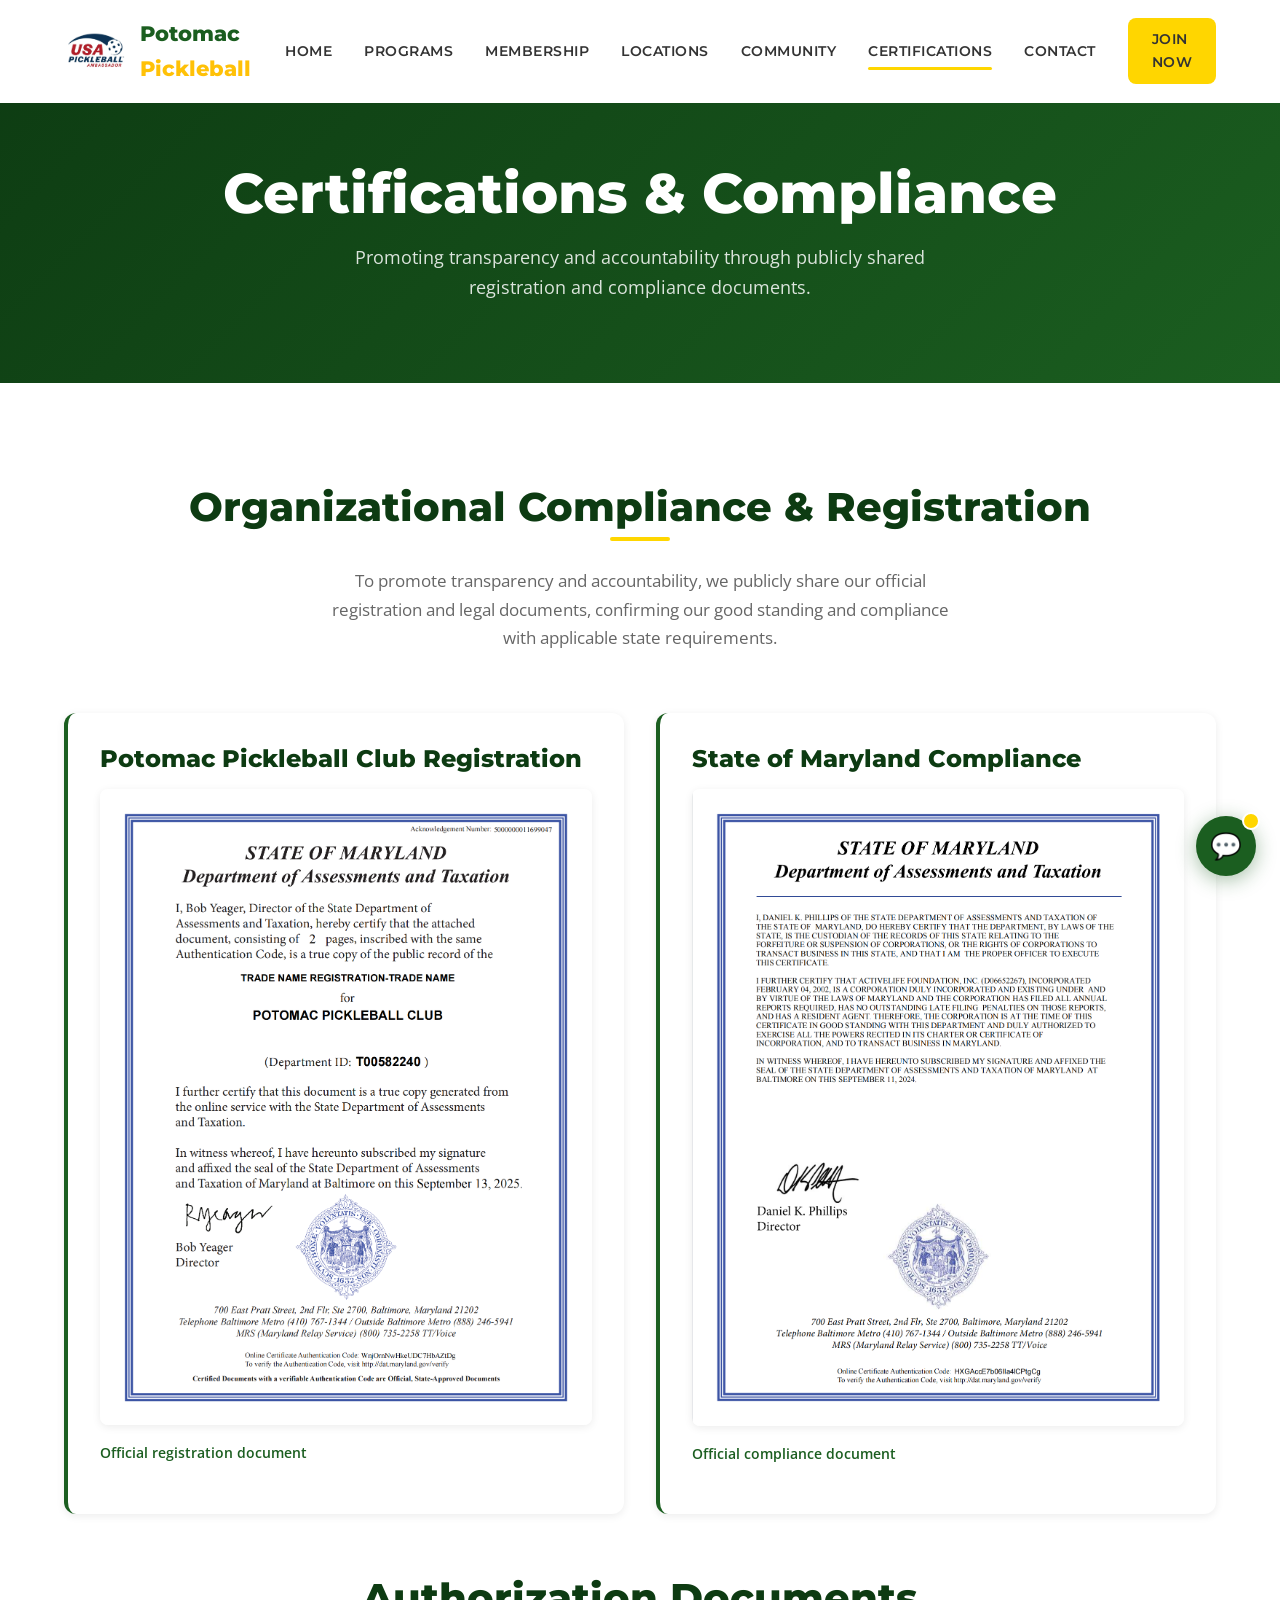
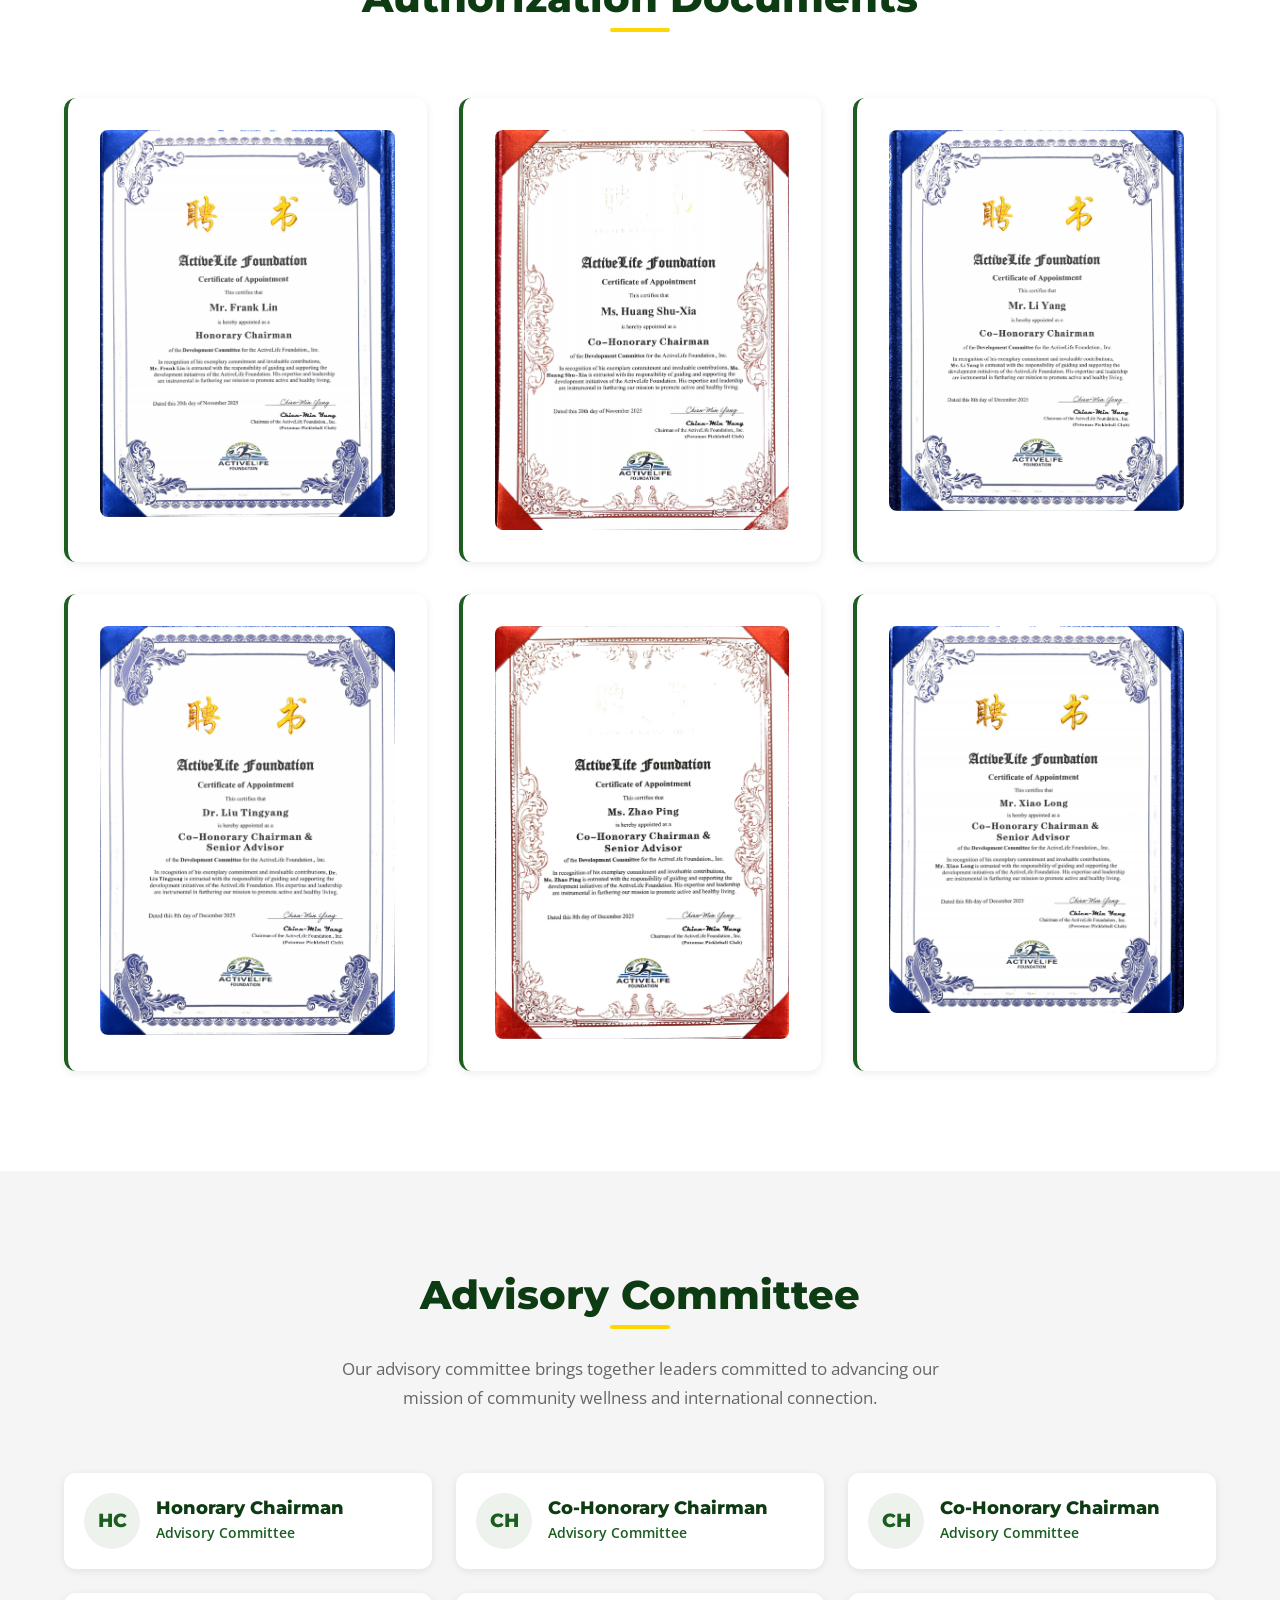
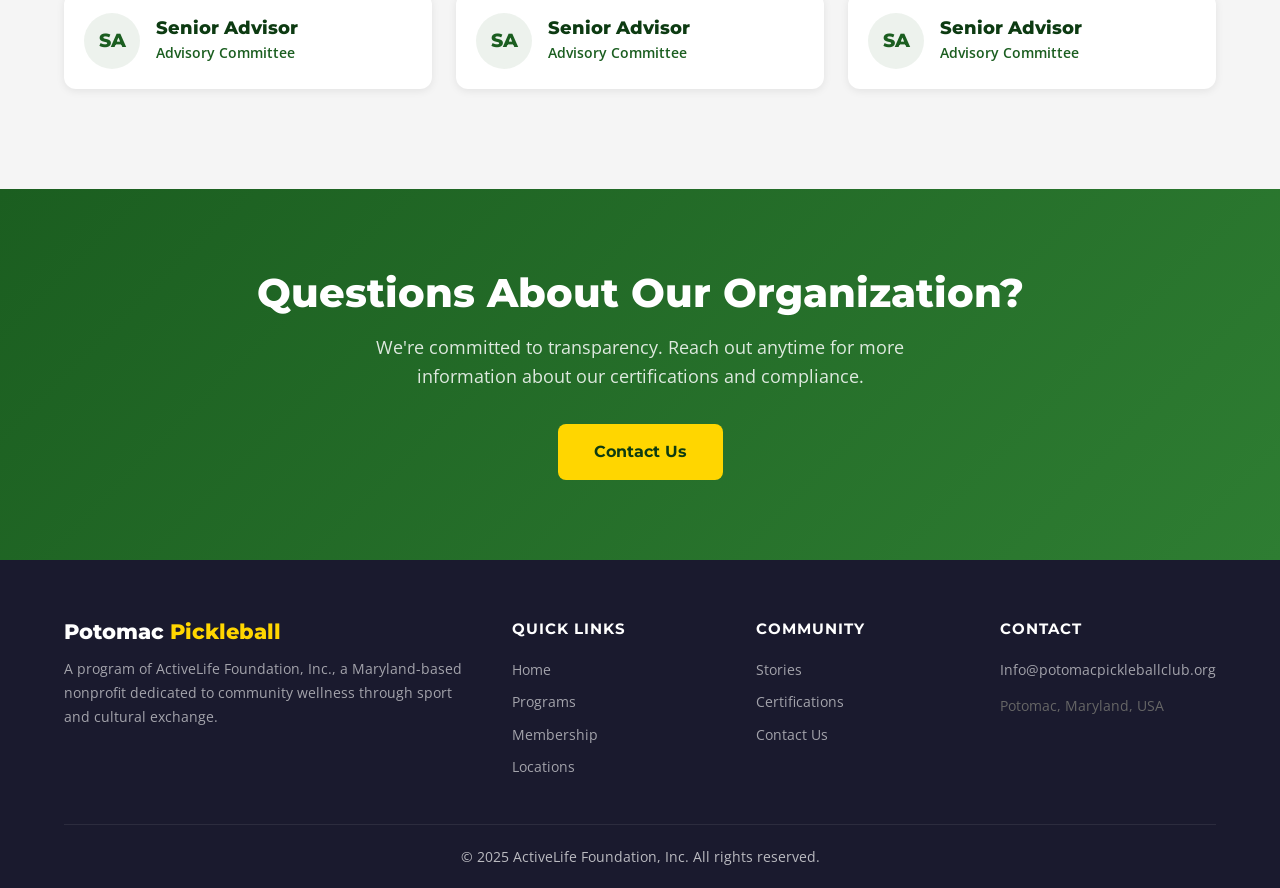
==== certifications.html @ 1dca088b "Initial commit: Potomac Pickleball Club website Static site with homepage, programs, membership, loc" ====
<!DOCTYPE html>
<html lang="en">
<head>
  <meta charset="UTF-8">
  <meta name="viewport" content="width=device-width, initial-scale=1.0">
  <meta name="description" content="Potomac Pickleball Club organizational compliance, registration documents, and advisory committee.">
  <title>Certifications | Potomac Pickleball Club</title>
  <link rel="preconnect" href="https://fonts.googleapis.com">
  <link rel="preconnect" href="https://fonts.gstatic.com" crossorigin>
  <link href="https://fonts.googleapis.com/css2?family=Montserrat:wght@600;700;800&family=Open+Sans:wght@400;600&display=swap" rel="stylesheet">
  <link rel="stylesheet" href="css/styles.css">
</head>
<body>

  <a href="#main" class="skip-link">Skip to Main Content</a>
  <div class="nav-overlay"></div>

  <header class="header">
    <div class="container">
      <nav class="nav">
        <a href="index.html" class="nav-logo">
          <img src="images/logo.jpg" alt="Potomac Pickleball Club" class="logo-img">
          <div class="logo-text">Potomac <span>Pickleball</span></div>
        </a>
        <div class="nav-links">
          <a href="index.html">Home</a>
          <a href="programs.html">Programs</a>
          <a href="membership.html">Membership</a>
          <a href="locations.html">Locations</a>
          <a href="community.html">Community</a>
          <a href="certifications.html">Certifications</a>
          <a href="contact.html">Contact</a>
          <div class="nav-cta">
            <a href="membership.html" class="btn btn-primary">Join Now</a>
          </div>
        </div>
        <button class="nav-toggle" aria-label="Toggle navigation">
          <span></span><span></span><span></span>
        </button>
      </nav>
    </div>
  </header>

  <!-- PAGE HERO -->
  <section class="page-hero">
    <div class="container">
      <h1>Certifications & Compliance</h1>
      <p>Promoting transparency and accountability through publicly shared registration and compliance documents.</p>
    </div>
  </section>

  <!-- COMPLIANCE -->
  <section id="main">
    <div class="container">
      <div class="section-title fade-in">
        <h2>Organizational Compliance & Registration</h2>
        <p>To promote transparency and accountability, we publicly share our official registration and legal documents, confirming our good standing and compliance with applicable state requirements.</p>
      </div>

      <div class="grid-2" style="margin-bottom: 60px;">
        <div class="cert-card fade-in">
          <h3>Potomac Pickleball Club Registration</h3>
          <img src="images/cert-doc-1.png" alt="Registration Document" style="width:100%; border-radius:8px; margin: 16px 0; box-shadow: 0 2px 8px rgba(0,0,0,0.08);">
          <p style="color: var(--primary); font-weight: 600; font-size: 0.9rem;">Official registration document</p>
        </div>
        <div class="cert-card fade-in">
          <h3>State of Maryland Compliance</h3>
          <img src="images/cert-doc-2.png" alt="Maryland Compliance Document" style="width:100%; border-radius:8px; margin: 16px 0; box-shadow: 0 2px 8px rgba(0,0,0,0.08);">
          <p style="color: var(--primary); font-weight: 600; font-size: 0.9rem;">Official compliance document</p>
        </div>
      </div>

      <div class="section-title fade-in" style="margin-top: 60px;">
        <h2>Authorization Documents</h2>
      </div>
      <div class="grid-3">
        <div class="cert-card fade-in">
          <img src="images/auth-doc-1.png" alt="Authorization Document 1" style="width:100%; border-radius:8px;">
        </div>
        <div class="cert-card fade-in">
          <img src="images/auth-doc-2.png" alt="Authorization Document 2" style="width:100%; border-radius:8px;">
        </div>
        <div class="cert-card fade-in">
          <img src="images/auth-doc-3.png" alt="Authorization Document 3" style="width:100%; border-radius:8px;">
        </div>
        <div class="cert-card fade-in">
          <img src="images/auth-doc-4.png" alt="Authorization Document 4" style="width:100%; border-radius:8px;">
        </div>
        <div class="cert-card fade-in">
          <img src="images/auth-doc-5.png" alt="Authorization Document 5" style="width:100%; border-radius:8px;">
        </div>
        <div class="cert-card fade-in">
          <img src="images/auth-doc-6.png" alt="Authorization Document 6" style="width:100%; border-radius:8px;">
        </div>
      </div>
    </div>
  </section>

  <!-- ADVISORY COMMITTEE -->
  <section class="section-light">
    <div class="container">
      <div class="section-title fade-in">
        <h2>Advisory Committee</h2>
        <p>Our advisory committee brings together leaders committed to advancing our mission of community wellness and international connection.</p>
      </div>

      <div class="committee-grid">
        <div class="committee-member fade-in">
          <div class="committee-avatar">HC</div>
          <div class="committee-info">
            <h4>Honorary Chairman</h4>
            <p>Advisory Committee</p>
          </div>
        </div>
        <div class="committee-member fade-in">
          <div class="committee-avatar">CH</div>
          <div class="committee-info">
            <h4>Co-Honorary Chairman</h4>
            <p>Advisory Committee</p>
          </div>
        </div>
        <div class="committee-member fade-in">
          <div class="committee-avatar">CH</div>
          <div class="committee-info">
            <h4>Co-Honorary Chairman</h4>
            <p>Advisory Committee</p>
          </div>
        </div>
        <div class="committee-member fade-in">
          <div class="committee-avatar">SA</div>
          <div class="committee-info">
            <h4>Senior Advisor</h4>
            <p>Advisory Committee</p>
          </div>
        </div>
        <div class="committee-member fade-in">
          <div class="committee-avatar">SA</div>
          <div class="committee-info">
            <h4>Senior Advisor</h4>
            <p>Advisory Committee</p>
          </div>
        </div>
        <div class="committee-member fade-in">
          <div class="committee-avatar">SA</div>
          <div class="committee-info">
            <h4>Senior Advisor</h4>
            <p>Advisory Committee</p>
          </div>
        </div>
      </div>
    </div>
  </section>

  <!-- CTA -->
  <section class="section-green cta-banner">
    <div class="container fade-in">
      <h2>Questions About Our Organization?</h2>
      <p>We're committed to transparency. Reach out anytime for more information about our certifications and compliance.</p>
      <a href="contact.html" class="btn btn-primary">Contact Us</a>
    </div>
  </section>

  <footer class="footer">
    <div class="container">
      <div class="footer-grid">
        <div class="footer-brand">
          <h3>Potomac <span>Pickleball</span></h3>
          <p>A program of ActiveLife Foundation, Inc., a Maryland-based nonprofit dedicated to community wellness through sport and cultural exchange.</p>
        </div>
        <div class="footer-col">
          <h4>Quick Links</h4>
          <a href="index.html">Home</a>
          <a href="programs.html">Programs</a>
          <a href="membership.html">Membership</a>
          <a href="locations.html">Locations</a>
        </div>
        <div class="footer-col">
          <h4>Community</h4>
          <a href="community.html">Stories</a>
          <a href="certifications.html">Certifications</a>
          <a href="contact.html">Contact Us</a>
        </div>
        <div class="footer-col">
          <h4>Contact</h4>
          <a href="mailto:Info@potomacpickleballclub.org">Info@potomacpickleballclub.org</a>
          <p style="margin-top: 8px; font-size: 0.9rem;">Potomac, Maryland, USA</p>
        </div>
      </div>
      <div class="footer-bottom">
        &copy; 2025 ActiveLife Foundation, Inc. All rights reserved.
      </div>
    </div>
  </footer>

  <div class="mobile-cta-bar">
    <a href="membership.html" class="btn btn-primary" style="width:100%;">Join Now — It's Free</a>
  </div>

  <!-- CHAT WIDGET -->
  <div class="chat-widget">
    <div class="chat-window">
      <div class="chat-header">
        <div class="chat-header-avatar">&#127934;</div>
        <div class="chat-header-info">
          <h4>Potomac Pickleball</h4>
          <p><span class="status-dot"></span>We typically reply instantly</p>
        </div>
      </div>
      <div class="chat-messages">
        <div class="chat-message bot">
          Hi there! Welcome to Potomac Pickleball Club. How can I help you today?
          <span class="msg-time">Now</span>
        </div>
      </div>
      <div class="chat-quick-replies">
        <button class="chat-quick-btn">How do I join?</button>
        <button class="chat-quick-btn">What programs do you offer?</button>
        <button class="chat-quick-btn">Where do you play?</button>
        <button class="chat-quick-btn">Contact info</button>
        <button class="chat-quick-btn">What's the schedule?</button>
      </div>
      <div class="chat-input-area">
        <input type="text" class="chat-input" placeholder="Type a message..." autocomplete="off">
        <button class="chat-send" aria-label="Send message">&#10148;</button>
      </div>
    </div>
    <button class="chat-toggle" aria-label="Open chat">
      <span class="chat-open-icon">&#128172;</span>
      <span class="chat-close-icon">&#10005;</span>
      <div class="chat-badge"></div>
    </button>
  </div>

  <script src="js/main.js"></script>
</body>
</html>
---- css/styles.css ----
/* ============================================
   POTOMAC PICKLEBALL CLUB — Design System
   Premium Sports Club Edition
   ============================================ */

/* --- CSS Custom Properties --- */
:root {
  /* Colors */
  --primary: #1B5E20;
  --primary-light: #2E7D32;
  --primary-dark: #0D3B12;
  --accent: #FFD600;
  --accent-hover: #FFC107;
  --dark: #1A1A2E;
  --dark-lighter: #232340;
  --light: #F5F5F5;
  --white: #FFFFFF;
  --text: #333333;
  --text-light: #666666;
  --border: #E0E0E0;

  /* Typography */
  --font-heading: 'Montserrat', sans-serif;
  --font-body: 'Open Sans', sans-serif;

  /* Spacing */
  --section-padding: 100px 0;
  --container-width: 1200px;
  --card-radius: 12px;
  --btn-radius: 8px;

  /* Shadows */
  --shadow-sm: 0 2px 8px rgba(0, 0, 0, 0.08);
  --shadow-md: 0 4px 20px rgba(0, 0, 0, 0.12);
  --shadow-lg: 0 8px 40px rgba(0, 0, 0, 0.16);

  /* Transitions */
  --transition: 0.3s ease;
}

/* --- Reset & Base --- */
*,
*::before,
*::after {
  margin: 0;
  padding: 0;
  box-sizing: border-box;
}

html {
  scroll-behavior: smooth;
  font-size: 16px;
}

body {
  font-family: var(--font-body);
  color: var(--text);
  line-height: 1.7;
  background: var(--white);
  overflow-x: hidden;
}

a {
  text-decoration: none;
  color: inherit;
  transition: color var(--transition);
}

ul {
  list-style: none;
}

img {
  max-width: 100%;
  height: auto;
  display: block;
}

.container {
  max-width: var(--container-width);
  margin: 0 auto;
  padding: 0 24px;
}

/* --- Typography --- */
h1, h2, h3, h4, h5 {
  font-family: var(--font-heading);
  font-weight: 800;
  line-height: 1.2;
  color: var(--primary-dark);
}

h1 { font-size: clamp(2.2rem, 5vw, 3.5rem); }
h2 { font-size: clamp(1.8rem, 4vw, 2.5rem); }
h3 { font-size: clamp(1.2rem, 3vw, 1.5rem); }
h4 { font-size: 1.1rem; }

p {
  margin-bottom: 1rem;
  color: var(--text-light);
}

/* --- Section Title --- */
.section-title {
  text-align: center;
  margin-bottom: 60px;
}

.section-title h2 {
  margin-bottom: 16px;
  position: relative;
  display: inline-block;
}

.section-title h2::after {
  content: '';
  position: absolute;
  bottom: -10px;
  left: 50%;
  transform: translateX(-50%);
  width: 60px;
  height: 4px;
  background: var(--accent);
  border-radius: 2px;
}

.section-title p {
  max-width: 650px;
  margin: 20px auto 0;
  font-size: 1.05rem;
}

/* --- Buttons --- */
.btn {
  display: inline-flex;
  align-items: center;
  justify-content: center;
  padding: 14px 36px;
  border-radius: var(--btn-radius);
  font-family: var(--font-heading);
  font-weight: 700;
  font-size: 1rem;
  cursor: pointer;
  border: none;
  transition: all var(--transition);
  gap: 8px;
}

.btn-primary {
  background: var(--accent);
  color: var(--primary-dark);
}

.btn-primary:hover {
  background: var(--accent-hover);
  transform: translateY(-2px);
  box-shadow: var(--shadow-md);
}

.btn-secondary {
  background: transparent;
  color: var(--white);
  border: 2px solid var(--white);
}

.btn-secondary:hover {
  background: var(--white);
  color: var(--primary-dark);
}

.btn-outline {
  background: transparent;
  color: var(--primary);
  border: 2px solid var(--primary);
}

.btn-outline:hover {
  background: var(--primary);
  color: var(--white);
}

/* ============================================
   HEADER / NAVIGATION
   ============================================ */
.header {
  position: fixed;
  top: 0;
  left: 0;
  width: 100%;
  z-index: 1000;
  background: var(--white);
  transition: all var(--transition);
}

.header.scrolled {
  background: rgba(255, 255, 255, 0.97);
  box-shadow: var(--shadow-sm);
}

/* Transparent header for hero pages */
.header.hero-transparent {
  background: transparent;
  box-shadow: none;
}

.header.hero-transparent .nav-links a {
  color: var(--white);
}

.header.hero-transparent .nav-links a:hover {
  color: var(--accent);
}

.header.hero-transparent .nav-logo {
  color: var(--white);
}

.header.hero-transparent .nav-toggle span {
  background: var(--white);
}

/* When scrolled, override transparent back to white */
.header.hero-transparent.scrolled {
  background: rgba(255, 255, 255, 0.97);
  box-shadow: var(--shadow-sm);
}

.header.hero-transparent.scrolled .nav-links a {
  color: var(--text);
}

.header.hero-transparent.scrolled .nav-links a:hover {
  color: var(--primary);
}

.header.hero-transparent.scrolled .nav-logo {
  color: var(--primary);
}

.header.hero-transparent.scrolled .nav-toggle span {
  background: var(--text);
}

.nav {
  display: flex;
  align-items: center;
  justify-content: space-between;
  padding: 16px 0;
}

.nav-logo {
  display: flex;
  align-items: center;
  gap: 12px;
  font-family: var(--font-heading);
  font-weight: 800;
  font-size: 1.3rem;
  color: var(--primary);
}

.nav-logo img {
  height: 44px;
  width: auto;
}

/* Logo image support */
.logo-img {
  height: 48px;
  width: auto;
  border-radius: 6px;
}

.nav-logo .logo-text span {
  color: var(--accent-hover);
}

.nav-links {
  display: flex;
  align-items: center;
  gap: 32px;
}

.nav-links a {
  font-family: var(--font-heading);
  font-weight: 600;
  font-size: 0.9rem;
  color: var(--text);
  position: relative;
  padding: 4px 0;
  text-transform: uppercase;
  letter-spacing: 0.5px;
}

.nav-links a::after {
  content: '';
  position: absolute;
  bottom: -2px;
  left: 0;
  width: 0;
  height: 3px;
  background: var(--accent);
  transition: width var(--transition);
  border-radius: 2px;
}

.nav-links a:hover::after,
.nav-links a.active::after {
  width: 100%;
}

.nav-links a:hover {
  color: var(--primary);
}

.nav-cta .btn {
  padding: 10px 24px;
  font-size: 0.85rem;
}

.nav-toggle {
  display: none;
  flex-direction: column;
  gap: 5px;
  cursor: pointer;
  z-index: 1001;
  background: none;
  border: none;
  padding: 4px;
}

.nav-toggle span {
  display: block;
  width: 26px;
  height: 3px;
  background: var(--text);
  border-radius: 2px;
  transition: all var(--transition);
}

.nav-toggle.active span:nth-child(1) {
  transform: rotate(45deg) translate(5px, 6px);
}

.nav-toggle.active span:nth-child(2) {
  opacity: 0;
}

.nav-toggle.active span:nth-child(3) {
  transform: rotate(-45deg) translate(5px, -6px);
}

/* ============================================
   HERO SECTION
   ============================================ */
.hero {
  position: relative;
  min-height: 100vh;
  display: flex;
  align-items: center;
  justify-content: center;
  text-align: center;
  background: linear-gradient(135deg, var(--primary-dark) 0%, var(--primary) 50%, var(--primary-light) 100%);
  overflow: hidden;
}

.hero-bg {
  position: absolute;
  inset: 0;
  background-size: cover;
  background-position: center;
  background-attachment: fixed;
  opacity: 0.45;
}

.hero-overlay {
  position: absolute;
  inset: 0;
  background: linear-gradient(180deg, rgba(13, 59, 18, 0.45) 0%, rgba(27, 94, 32, 0.65) 100%);
}

.hero-content {
  position: relative;
  z-index: 2;
  max-width: 800px;
  padding: 0 24px;
}

.hero-badge {
  display: inline-block;
  background: rgba(255, 214, 0, 0.15);
  border: 1px solid rgba(255, 214, 0, 0.4);
  color: var(--accent);
  padding: 8px 20px;
  border-radius: 50px;
  font-family: var(--font-heading);
  font-weight: 600;
  font-size: 0.85rem;
  letter-spacing: 1px;
  text-transform: uppercase;
  margin-bottom: 24px;
}

.hero h1 {
  color: var(--white);
  margin-bottom: 20px;
  font-size: clamp(2.5rem, 6vw, 4rem);
}

.hero h1 .highlight {
  color: var(--accent);
}

.hero p {
  color: rgba(255, 255, 255, 0.9);
  font-size: clamp(1.05rem, 2vw, 1.25rem);
  max-width: 600px;
  margin: 0 auto 36px;
}

.hero-buttons {
  display: flex;
  gap: 16px;
  justify-content: center;
  flex-wrap: wrap;
}

.hero-stats {
  display: flex;
  justify-content: center;
  gap: 48px;
  margin-top: 60px;
  padding-top: 40px;
  border-top: 1px solid rgba(255, 255, 255, 0.15);
}

.hero-stat {
  text-align: center;
}

.hero-stat .stat-number {
  display: block;
  font-family: var(--font-heading);
  font-weight: 800;
  font-size: 2rem;
  color: var(--accent);
}

.hero-stat .stat-label {
  font-size: 0.85rem;
  color: rgba(255, 255, 255, 0.7);
  text-transform: uppercase;
  letter-spacing: 1px;
}

/* ============================================
   PARALLAX SECTION — Full-bleed background
   ============================================ */
.parallax-section {
  position: relative;
  background-size: cover;
  background-position: center;
  background-attachment: fixed;
  background-repeat: no-repeat;
  padding: var(--section-padding);
}

.parallax-section::before {
  content: '';
  position: absolute;
  inset: 0;
  background: rgba(13, 59, 18, 0.6);
  z-index: 0;
}

.parallax-section > .container {
  position: relative;
  z-index: 1;
}

.parallax-section h2,
.parallax-section h3 {
  color: var(--white);
}

.parallax-section p {
  color: rgba(255, 255, 255, 0.85);
}

/* ============================================
   SECTIONS — General
   ============================================ */
section {
  padding: var(--section-padding);
}

.section-light {
  background: var(--light);
}

.section-dark {
  background: var(--dark);
  color: var(--white);
}

.section-dark h2,
.section-dark h3 {
  color: var(--white);
}

.section-dark p {
  color: rgba(255, 255, 255, 0.75);
}

.section-green {
  background: linear-gradient(135deg, var(--primary) 0%, var(--primary-light) 100%);
  color: var(--white);
}

.section-green h2,
.section-green h3 {
  color: var(--white);
}

.section-green p {
  color: rgba(255, 255, 255, 0.85);
}

/* ============================================
   CARDS
   ============================================ */
.card {
  background: var(--white);
  border-radius: var(--card-radius);
  padding: 36px 28px;
  box-shadow: var(--shadow-sm);
  transition: all var(--transition);
  border-top: 4px solid transparent;
}

.card:hover {
  transform: translateY(-6px);
  box-shadow: var(--shadow-md);
  border-top-color: var(--primary);
}

.card-icon {
  width: 60px;
  height: 60px;
  border-radius: 14px;
  display: flex;
  align-items: center;
  justify-content: center;
  margin-bottom: 20px;
  font-size: 1.8rem;
  background: rgba(27, 94, 32, 0.08);
  color: var(--primary);
}

.card h3 {
  margin-bottom: 12px;
}

.card p {
  font-size: 0.95rem;
}

.card-link {
  display: inline-flex;
  align-items: center;
  gap: 6px;
  margin-top: 16px;
  font-family: var(--font-heading);
  font-weight: 700;
  font-size: 0.9rem;
  color: var(--primary);
  transition: gap var(--transition);
}

.card-link:hover {
  gap: 12px;
  color: var(--primary-light);
}

/* Grid layouts */
.grid-2 {
  display: grid;
  grid-template-columns: repeat(2, 1fr);
  gap: 32px;
}

.grid-3 {
  display: grid;
  grid-template-columns: repeat(3, 1fr);
  gap: 32px;
}

.grid-4 {
  display: grid;
  grid-template-columns: repeat(4, 1fr);
  gap: 24px;
}

/* ============================================
   STAGGER ANIMATIONS
   ============================================ */
.stagger-1 {
  transition-delay: 0.1s;
}

.stagger-2 {
  transition-delay: 0.2s;
}

.stagger-3 {
  transition-delay: 0.3s;
}

.stagger-4 {
  transition-delay: 0.4s;
}

/* ============================================
   ABOUT SECTION (Home)
   ============================================ */
.about-grid {
  display: grid;
  grid-template-columns: 1fr 1fr;
  gap: 60px;
  align-items: center;
}

.about-image {
  border-radius: var(--card-radius);
  overflow: hidden;
  box-shadow: var(--shadow-md);
  aspect-ratio: 4/3;
}

.about-image img {
  width: 100%;
  height: 100%;
  object-fit: cover;
}

.about-content h2 {
  margin-bottom: 20px;
}

.about-content p {
  margin-bottom: 16px;
}

.about-features {
  display: grid;
  grid-template-columns: 1fr 1fr;
  gap: 16px;
  margin-top: 28px;
}

.about-feature {
  display: flex;
  align-items: center;
  gap: 10px;
  font-family: var(--font-heading);
  font-weight: 600;
  font-size: 0.9rem;
  color: var(--text);
}

.about-feature .feature-icon {
  width: 36px;
  height: 36px;
  border-radius: 8px;
  background: rgba(27, 94, 32, 0.08);
  color: var(--primary);
  display: flex;
  align-items: center;
  justify-content: center;
  font-size: 1.1rem;
  flex-shrink: 0;
}

/* ============================================
   CTA BANNER
   ============================================ */
.cta-banner {
  text-align: center;
  padding: 80px 0;
}

.cta-banner h2 {
  color: var(--white);
  margin-bottom: 16px;
}

.cta-banner p {
  color: rgba(255, 255, 255, 0.85);
  max-width: 550px;
  margin: 0 auto 32px;
  font-size: 1.1rem;
}

/* ============================================
   PROGRAMS PAGE
   ============================================ */
.page-hero {
  padding: 160px 0 80px;
  text-align: center;
  background: linear-gradient(135deg, var(--primary-dark) 0%, var(--primary) 100%);
}

.page-hero h1 {
  color: var(--white);
  margin-bottom: 16px;
}

.page-hero p {
  color: rgba(255, 255, 255, 0.85);
  max-width: 600px;
  margin: 0 auto;
  font-size: 1.1rem;
}

.program-card {
  background: var(--white);
  border-radius: var(--card-radius);
  overflow: hidden;
  box-shadow: var(--shadow-sm);
  transition: all var(--transition);
  border-top: 4px solid transparent;
}

.program-card:hover {
  transform: translateY(-6px);
  box-shadow: var(--shadow-md);
  border-top-color: var(--primary);
}

.program-card-image {
  height: 240px;
  background: linear-gradient(135deg, var(--primary) 0%, var(--primary-light) 100%);
  display: flex;
  align-items: center;
  justify-content: center;
  font-size: 3rem;
  color: rgba(255, 255, 255, 0.4);
}

.program-card-image img {
  width: 100%;
  height: 100%;
  object-fit: cover;
}

.program-card-body {
  padding: 28px;
}

.program-card-body h3 {
  margin-bottom: 12px;
}

.program-card-body p {
  font-size: 0.95rem;
  margin-bottom: 16px;
}

/* ============================================
   MEMBERSHIP PAGE
   ============================================ */
.membership-hero {
  padding: 160px 0 100px;
  text-align: center;
  background: linear-gradient(135deg, var(--primary-dark) 0%, var(--primary) 100%);
}

.membership-price {
  display: inline-block;
  background: var(--accent);
  color: var(--primary-dark);
  font-family: var(--font-heading);
  font-weight: 800;
  font-size: 1.5rem;
  padding: 12px 36px;
  border-radius: 50px;
  margin-top: 24px;
}

.benefits-grid {
  display: grid;
  grid-template-columns: repeat(3, 1fr);
  gap: 32px;
}

.benefit-card {
  text-align: center;
  padding: 40px 24px;
}

.benefit-card .benefit-icon {
  width: 72px;
  height: 72px;
  border-radius: 50%;
  background: rgba(27, 94, 32, 0.08);
  color: var(--primary);
  display: flex;
  align-items: center;
  justify-content: center;
  font-size: 2rem;
  margin: 0 auto 20px;
}

.benefit-card h3 {
  margin-bottom: 10px;
}

/* ============================================
   LOCATIONS PAGE
   ============================================ */
.location-card {
  background: var(--white);
  border-radius: var(--card-radius);
  overflow: hidden;
  box-shadow: var(--shadow-sm);
  transition: all var(--transition);
  text-align: center;
  padding: 32px 24px;
}

.location-card:hover {
  transform: translateY(-4px);
  box-shadow: var(--shadow-md);
}

.location-flag {
  font-size: 3rem;
  margin-bottom: 16px;
}

.location-card h3 {
  margin-bottom: 8px;
}

.location-card p {
  font-size: 0.9rem;
}

.hq-section {
  background: var(--white);
  border-radius: var(--card-radius);
  padding: 48px;
  box-shadow: var(--shadow-md);
  display: grid;
  grid-template-columns: 1fr 1fr;
  gap: 40px;
  align-items: center;
  margin-bottom: 60px;
}

.hq-map {
  aspect-ratio: 16/10;
  background: var(--light);
  border-radius: var(--card-radius);
  overflow: hidden;
  display: flex;
  align-items: center;
  justify-content: center;
  color: var(--text-light);
  font-size: 1rem;
}

/* ============================================
   COMMUNITY / GALLERY
   ============================================ */
.gallery-grid {
  display: grid;
  grid-template-columns: repeat(3, 1fr);
  gap: 24px;
}

/* Masonry-style variation */
.gallery-grid.gallery-masonry {
  grid-template-rows: auto;
}

.gallery-grid.gallery-masonry .gallery-item:nth-child(1) {
  grid-column: span 2;
  grid-row: span 2;
}

.gallery-grid.gallery-masonry .gallery-item:nth-child(4) {
  grid-column: span 2;
}

.gallery-grid.gallery-masonry .gallery-item:nth-child(7) {
  grid-row: span 2;
}

.gallery-item {
  border-radius: var(--card-radius);
  overflow: hidden;
  position: relative;
  cursor: pointer;
  aspect-ratio: 4/3;
  background: var(--light);
  box-shadow: var(--shadow-sm);
  transition: all var(--transition);
}

.gallery-grid.gallery-masonry .gallery-item {
  aspect-ratio: auto;
  min-height: 200px;
}

.gallery-item:hover {
  transform: scale(1.03);
  box-shadow: var(--shadow-md);
}

.gallery-item img {
  width: 100%;
  height: 100%;
  object-fit: cover;
}

.gallery-item .gallery-overlay {
  position: absolute;
  inset: 0;
  background: linear-gradient(180deg, transparent 50%, rgba(0, 0, 0, 0.7) 100%);
  display: flex;
  align-items: flex-end;
  padding: 20px;
  opacity: 0;
  transition: opacity var(--transition);
}

.gallery-item:hover .gallery-overlay {
  opacity: 1;
}

.gallery-overlay h4 {
  color: var(--white);
  font-size: 0.95rem;
}

.gallery-overlay p {
  color: rgba(255, 255, 255, 0.8);
  font-size: 0.8rem;
  margin-bottom: 0;
}

/* Lightbox */
.lightbox {
  position: fixed;
  inset: 0;
  background: rgba(0, 0, 0, 0.9);
  z-index: 2000;
  display: none;
  align-items: center;
  justify-content: center;
  padding: 40px;
}

.lightbox.active {
  display: flex;
}

.lightbox img {
  max-width: 90%;
  max-height: 85vh;
  border-radius: 8px;
}

.lightbox-close {
  position: absolute;
  top: 24px;
  right: 32px;
  font-size: 2rem;
  color: var(--white);
  cursor: pointer;
  background: none;
  border: none;
  line-height: 1;
}

/* ============================================
   CERTIFICATIONS PAGE
   ============================================ */
.cert-card {
  background: var(--white);
  border-radius: var(--card-radius);
  padding: 32px;
  box-shadow: var(--shadow-sm);
  border-left: 4px solid var(--primary);
}

.cert-card h3 {
  margin-bottom: 12px;
}

/* Certification document image display */
.cert-doc-image {
  width: 100%;
  border-radius: 8px;
  margin-top: 16px;
  box-shadow: var(--shadow-sm);
  border: 1px solid var(--border);
  transition: transform var(--transition), box-shadow var(--transition);
}

.cert-doc-image:hover {
  transform: scale(1.02);
  box-shadow: var(--shadow-md);
  cursor: pointer;
}

.committee-grid {
  display: grid;
  grid-template-columns: repeat(auto-fill, minmax(280px, 1fr));
  gap: 24px;
}

.committee-member {
  display: flex;
  align-items: center;
  gap: 16px;
  padding: 20px;
  background: var(--white);
  border-radius: var(--card-radius);
  box-shadow: var(--shadow-sm);
}

.committee-avatar {
  width: 56px;
  height: 56px;
  border-radius: 50%;
  background: rgba(27, 94, 32, 0.08);
  color: var(--primary);
  display: flex;
  align-items: center;
  justify-content: center;
  font-family: var(--font-heading);
  font-weight: 800;
  font-size: 1.2rem;
  flex-shrink: 0;
}

.committee-info h4 {
  font-family: var(--font-heading);
  margin-bottom: 2px;
}

.committee-info p {
  font-size: 0.85rem;
  margin-bottom: 0;
  color: var(--primary);
  font-weight: 600;
}

/* ============================================
   CONTACT PAGE
   ============================================ */
.contact-grid {
  display: grid;
  grid-template-columns: 1fr 1fr;
  gap: 60px;
  align-items: start;
}

.contact-form {
  background: var(--white);
  padding: 40px;
  border-radius: var(--card-radius);
  box-shadow: var(--shadow-md);
}

.form-group {
  margin-bottom: 20px;
}

.form-group label {
  display: block;
  font-family: var(--font-heading);
  font-weight: 600;
  font-size: 0.9rem;
  margin-bottom: 6px;
  color: var(--text);
}

.form-group input,
.form-group textarea {
  width: 100%;
  padding: 12px 16px;
  border: 2px solid var(--border);
  border-radius: var(--btn-radius);
  font-family: var(--font-body);
  font-size: 1rem;
  transition: border-color var(--transition);
  outline: none;
}

.form-group input:focus,
.form-group textarea:focus {
  border-color: var(--primary);
}

.form-group textarea {
  min-height: 140px;
  resize: vertical;
}

.form-group .error-msg {
  color: #d32f2f;
  font-size: 0.8rem;
  margin-top: 4px;
  display: none;
}

.form-group.error input,
.form-group.error textarea {
  border-color: #d32f2f;
}

.form-group.error .error-msg {
  display: block;
}

.form-row {
  display: grid;
  grid-template-columns: 1fr 1fr;
  gap: 20px;
}

.contact-info-card {
  padding: 32px;
  background: var(--light);
  border-radius: var(--card-radius);
  margin-bottom: 24px;
}

.contact-info-card h3 {
  margin-bottom: 20px;
}

.contact-info-item {
  display: flex;
  align-items: center;
  gap: 14px;
  margin-bottom: 16px;
}

.contact-info-item .info-icon {
  width: 44px;
  height: 44px;
  border-radius: 10px;
  background: var(--white);
  color: var(--primary);
  display: flex;
  align-items: center;
  justify-content: center;
  font-size: 1.2rem;
  flex-shrink: 0;
  box-shadow: var(--shadow-sm);
}

.contact-info-item p {
  margin-bottom: 0;
  font-size: 0.95rem;
}

.contact-info-item a {
  color: var(--primary);
  font-weight: 600;
}

.contact-info-item a:hover {
  color: var(--primary-light);
}

/* ============================================
   FOOTER
   ============================================ */
.footer {
  background: var(--dark);
  color: rgba(255, 255, 255, 0.7);
  padding: 60px 0 0;
}

.footer-grid {
  display: grid;
  grid-template-columns: 2fr 1fr 1fr 1fr;
  gap: 40px;
  padding-bottom: 40px;
}

.footer-brand h3 {
  color: var(--white);
  font-size: 1.3rem;
  margin-bottom: 12px;
}

.footer-brand h3 span {
  color: var(--accent);
}

.footer-brand p {
  font-size: 0.9rem;
  color: rgba(255, 255, 255, 0.6);
}

.footer-col h4 {
  color: var(--white);
  font-family: var(--font-heading);
  font-weight: 700;
  font-size: 0.95rem;
  margin-bottom: 16px;
  text-transform: uppercase;
  letter-spacing: 1px;
}

.footer-col a {
  display: block;
  color: rgba(255, 255, 255, 0.6);
  font-size: 0.9rem;
  padding: 4px 0;
  transition: color var(--transition);
}

.footer-col a:hover {
  color: var(--accent);
}

.footer-social {
  display: flex;
  gap: 12px;
  margin-top: 16px;
}

.footer-social a {
  width: 40px;
  height: 40px;
  border-radius: 10px;
  background: rgba(255, 255, 255, 0.08);
  display: flex;
  align-items: center;
  justify-content: center;
  font-size: 1.1rem;
  transition: all var(--transition);
}

.footer-social a:hover {
  background: var(--accent);
  color: var(--primary-dark);
}

.footer-bottom {
  border-top: 1px solid rgba(255, 255, 255, 0.08);
  padding: 20px 0;
  text-align: center;
  font-size: 0.85rem;
}

/* ============================================
   SCROLL ANIMATIONS
   ============================================ */
.fade-in {
  opacity: 0;
  transform: translateY(30px);
  transition: opacity 0.6s ease, transform 0.6s ease;
}

.fade-in.visible {
  opacity: 1;
  transform: translateY(0);
}

.fade-in-left {
  opacity: 0;
  transform: translateX(-40px);
  transition: opacity 0.6s ease, transform 0.6s ease;
}

.fade-in-left.visible {
  opacity: 1;
  transform: translateX(0);
}

.fade-in-right {
  opacity: 0;
  transform: translateX(40px);
  transition: opacity 0.6s ease, transform 0.6s ease;
}

.fade-in-right.visible {
  opacity: 1;
  transform: translateX(0);
}

/* ============================================
   MOBILE STICKY CTA BAR
   ============================================ */
.mobile-cta-bar {
  display: none;
}

/* ============================================
   RESPONSIVE
   ============================================ */

/* Tablet */
@media (max-width: 1024px) {
  .grid-4 {
    grid-template-columns: repeat(2, 1fr);
  }

  .footer-grid {
    grid-template-columns: 1fr 1fr;
  }

  .about-grid,
  .hq-section {
    grid-template-columns: 1fr;
    gap: 32px;
  }

  .contact-grid {
    grid-template-columns: 1fr;
    gap: 40px;
  }
}

/* Mobile */
@media (max-width: 768px) {
  :root {
    --section-padding: 70px 0;
  }

  .nav-links {
    position: fixed;
    top: 0;
    right: -100%;
    width: 80%;
    max-width: 360px;
    height: 100vh;
    background: var(--white);
    flex-direction: column;
    justify-content: center;
    gap: 24px;
    box-shadow: var(--shadow-lg);
    transition: right var(--transition);
    padding: 40px;
  }

  .nav-links.open {
    right: 0;
  }

  /* Override transparent nav link colors in mobile menu */
  .header.hero-transparent .nav-links a {
    color: var(--text);
  }

  .nav-links a {
    font-size: 1.1rem;
  }

  .nav-toggle {
    display: flex;
  }

  .hero-stats {
    flex-direction: column;
    gap: 20px;
  }

  .hero-buttons {
    flex-direction: column;
    align-items: center;
  }

  /* Disable parallax on mobile for performance */
  .hero-bg,
  .parallax-section {
    background-attachment: scroll;
  }

  .grid-2,
  .grid-3,
  .benefits-grid,
  .gallery-grid {
    grid-template-columns: 1fr;
  }

  /* Reset masonry on mobile */
  .gallery-grid.gallery-masonry .gallery-item:nth-child(1),
  .gallery-grid.gallery-masonry .gallery-item:nth-child(4) {
    grid-column: span 1;
    grid-row: span 1;
  }

  .gallery-grid.gallery-masonry .gallery-item:nth-child(7) {
    grid-row: span 1;
  }

  .gallery-grid.gallery-masonry .gallery-item {
    aspect-ratio: 4/3;
  }

  .grid-4 {
    grid-template-columns: 1fr;
  }

  .form-row {
    grid-template-columns: 1fr;
  }

  .about-features {
    grid-template-columns: 1fr;
  }

  .footer-grid {
    grid-template-columns: 1fr;
    gap: 32px;
  }

  .section-title {
    margin-bottom: 40px;
  }

  .page-hero,
  .membership-hero {
    padding: 120px 0 60px;
  }

  .hq-section {
    padding: 28px;
  }

  /* Mobile sticky CTA bar */
  .mobile-cta-bar {
    display: block;
    position: fixed;
    bottom: 0;
    left: 0;
    width: 100%;
    background: var(--white);
    padding: 12px 20px;
    box-shadow: 0 -4px 20px rgba(0, 0, 0, 0.12);
    z-index: 999;
    transform: translateY(100%);
    transition: transform 0.4s ease;
  }

  .mobile-cta-bar.visible {
    transform: translateY(0);
  }

  .mobile-cta-bar .btn {
    width: 100%;
    text-align: center;
    justify-content: center;
    padding: 14px 24px;
  }

  /* Add bottom padding to body so footer content isn't hidden */
  body.has-mobile-cta {
    padding-bottom: 70px;
  }
}

/* Mobile nav overlay */
.nav-overlay {
  position: fixed;
  inset: 0;
  background: rgba(0, 0, 0, 0.4);
  z-index: 999;
  opacity: 0;
  pointer-events: none;
  transition: opacity var(--transition);
}

.nav-overlay.active {
  opacity: 1;
  pointer-events: all;
}

/* Skip to content (accessibility) */
.skip-link {
  position: absolute;
  top: -100%;
  left: 16px;
  background: var(--primary);
  color: var(--white);
  padding: 12px 24px;
  border-radius: var(--btn-radius);
  font-weight: 600;
  z-index: 9999;
}

.skip-link:focus {
  top: 16px;
}

/* ============================================
   CHAT WIDGET
   ============================================ */
.chat-widget {
  position: fixed;
  bottom: 24px;
  right: 24px;
  z-index: 1500;
  font-family: var(--font-body);
}

.chat-toggle {
  width: 60px;
  height: 60px;
  border-radius: 50%;
  background: var(--primary);
  color: var(--white);
  border: none;
  cursor: pointer;
  font-size: 1.6rem;
  display: flex;
  align-items: center;
  justify-content: center;
  box-shadow: 0 4px 20px rgba(27, 94, 32, 0.4);
  transition: all var(--transition);
}

.chat-toggle:hover {
  background: var(--primary-light);
  transform: scale(1.08);
  box-shadow: 0 6px 28px rgba(27, 94, 32, 0.5);
}

.chat-toggle .chat-close-icon {
  display: none;
}

.chat-widget.open .chat-toggle .chat-open-icon {
  display: none;
}

.chat-widget.open .chat-toggle .chat-close-icon {
  display: block;
}

.chat-badge {
  position: absolute;
  top: -4px;
  right: -4px;
  width: 18px;
  height: 18px;
  background: var(--accent);
  border-radius: 50%;
  border: 2px solid var(--white);
}

.chat-widget.open .chat-badge {
  display: none;
}

.chat-window {
  position: absolute;
  bottom: 76px;
  right: 0;
  width: 370px;
  max-height: 500px;
  background: var(--white);
  border-radius: 16px;
  box-shadow: 0 8px 40px rgba(0, 0, 0, 0.18);
  display: none;
  flex-direction: column;
  overflow: hidden;
}

.chat-widget.open .chat-window {
  display: flex;
  animation: chatSlideUp 0.3s ease;
}

@keyframes chatSlideUp {
  from {
    opacity: 0;
    transform: translateY(16px);
  }
  to {
    opacity: 1;
    transform: translateY(0);
  }
}

.chat-header {
  background: var(--primary);
  color: var(--white);
  padding: 18px 20px;
  display: flex;
  align-items: center;
  gap: 12px;
}

.chat-header-avatar {
  width: 40px;
  height: 40px;
  border-radius: 50%;
  background: rgba(255, 255, 255, 0.2);
  display: flex;
  align-items: center;
  justify-content: center;
  font-size: 1.2rem;
  flex-shrink: 0;
}

.chat-header-info h4 {
  color: var(--white);
  font-family: var(--font-heading);
  font-size: 0.95rem;
  margin-bottom: 2px;
}

.chat-header-info p {
  color: rgba(255, 255, 255, 0.75);
  font-size: 0.75rem;
  margin-bottom: 0;
}

.chat-header-info .status-dot {
  display: inline-block;
  width: 8px;
  height: 8px;
  background: #4CAF50;
  border-radius: 50%;
  margin-right: 4px;
  vertical-align: middle;
}

.chat-messages {
  flex: 1;
  overflow-y: auto;
  padding: 20px;
  display: flex;
  flex-direction: column;
  gap: 12px;
  max-height: 320px;
  min-height: 200px;
}

.chat-message {
  max-width: 85%;
  padding: 10px 14px;
  border-radius: 12px;
  font-size: 0.9rem;
  line-height: 1.5;
}

.chat-message.bot {
  background: var(--light);
  color: var(--text);
  align-self: flex-start;
  border-bottom-left-radius: 4px;
}

.chat-message.user {
  background: var(--primary);
  color: var(--white);
  align-self: flex-end;
  border-bottom-right-radius: 4px;
}

.chat-message .msg-time {
  display: block;
  font-size: 0.7rem;
  margin-top: 4px;
  opacity: 0.6;
}

.chat-quick-replies {
  display: flex;
  flex-wrap: wrap;
  gap: 8px;
  padding: 0 20px 16px;
}

.chat-quick-btn {
  background: var(--white);
  color: var(--primary);
  border: 2px solid var(--primary);
  border-radius: 20px;
  padding: 6px 14px;
  font-family: var(--font-heading);
  font-weight: 600;
  font-size: 0.78rem;
  cursor: pointer;
  transition: all var(--transition);
  white-space: nowrap;
}

.chat-quick-btn:hover {
  background: var(--primary);
  color: var(--white);
}

.chat-input-area {
  display: flex;
  padding: 12px 16px;
  gap: 8px;
  border-top: 1px solid var(--border);
  background: var(--white);
}

.chat-input-area input {
  flex: 1;
  padding: 10px 14px;
  border: 2px solid var(--border);
  border-radius: 24px;
  font-family: var(--font-body);
  font-size: 0.9rem;
  outline: none;
  transition: border-color var(--transition);
}

.chat-input-area input:focus {
  border-color: var(--primary);
}

.chat-input-area button {
  width: 40px;
  height: 40px;
  border-radius: 50%;
  background: var(--primary);
  color: var(--white);
  border: none;
  cursor: pointer;
  font-size: 1.1rem;
  display: flex;
  align-items: center;
  justify-content: center;
  transition: background var(--transition);
  flex-shrink: 0;
}

.chat-input-area button:hover {
  background: var(--primary-light);
}

/* Mobile adjustments */
@media (max-width: 768px) {
  .chat-window {
    width: calc(100vw - 32px);
    right: -8px;
    max-height: 420px;
  }

  .chat-widget {
    bottom: 90px;
  }
}
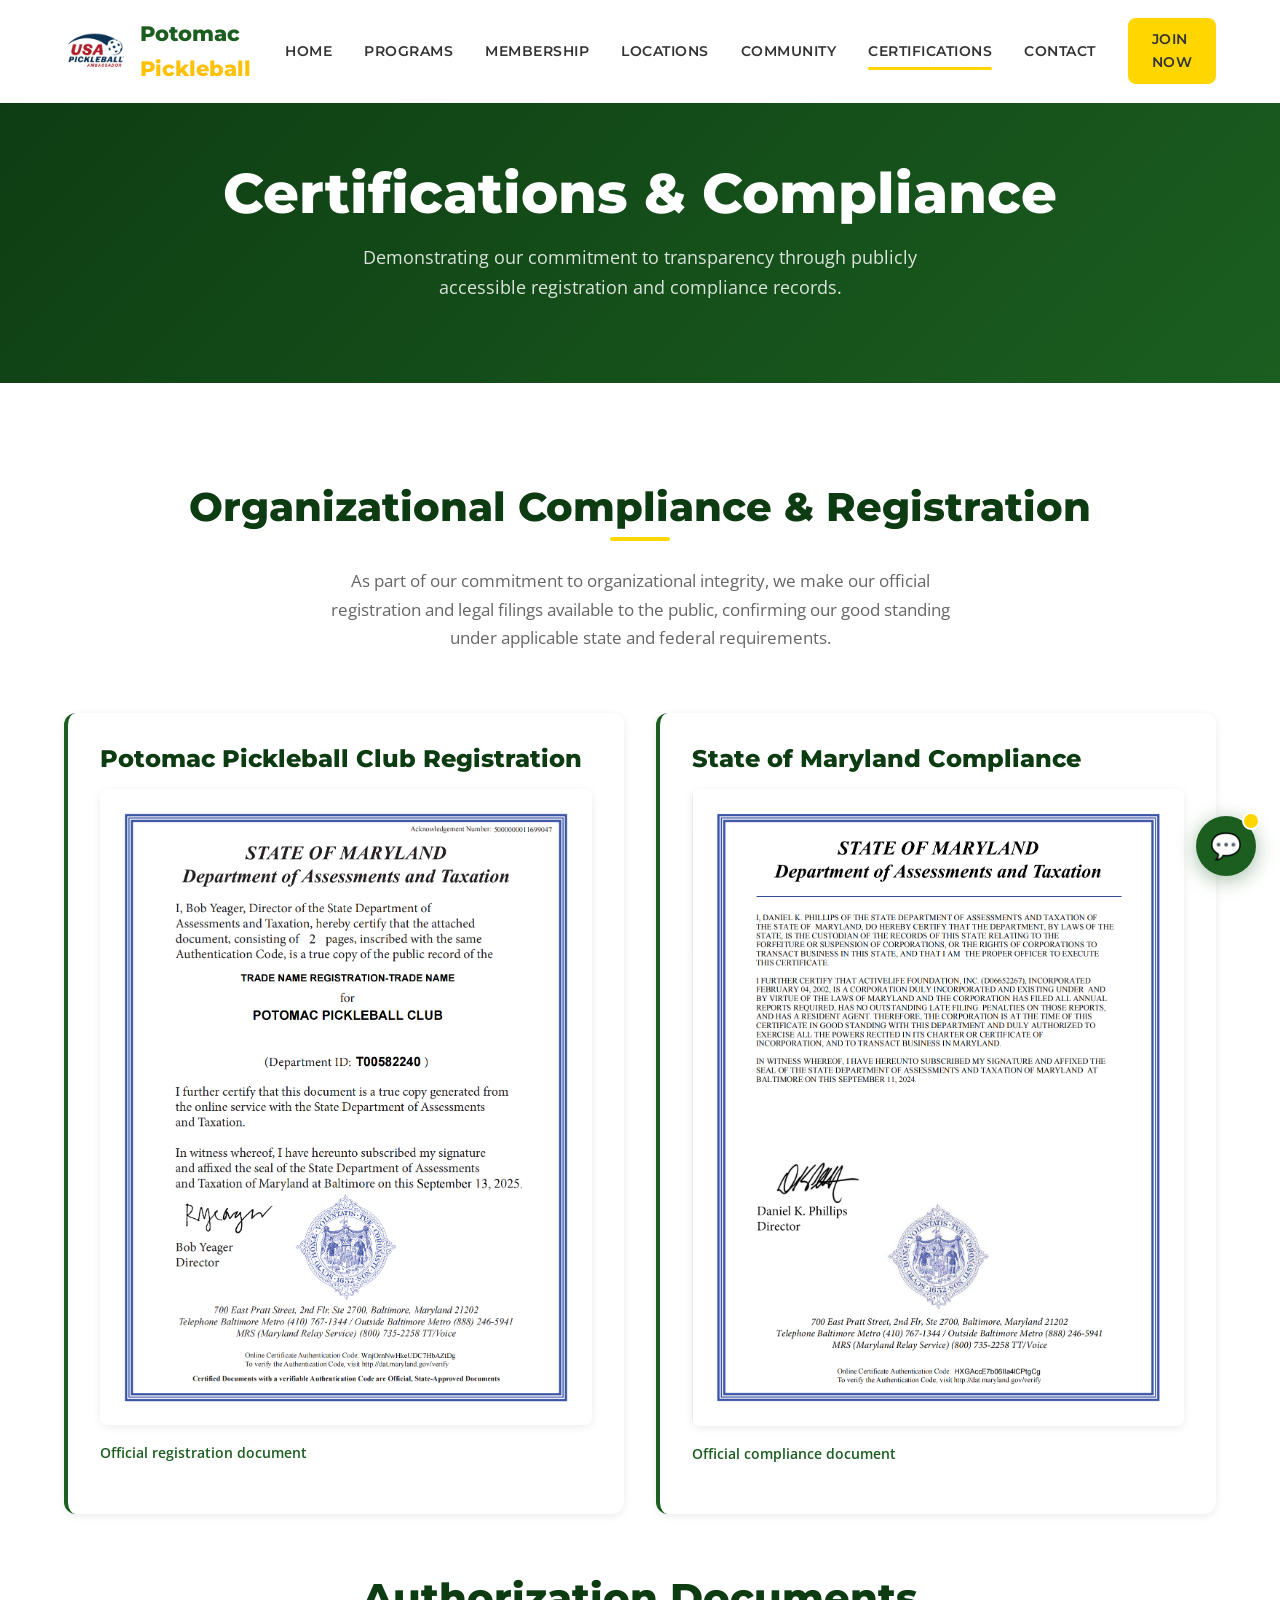
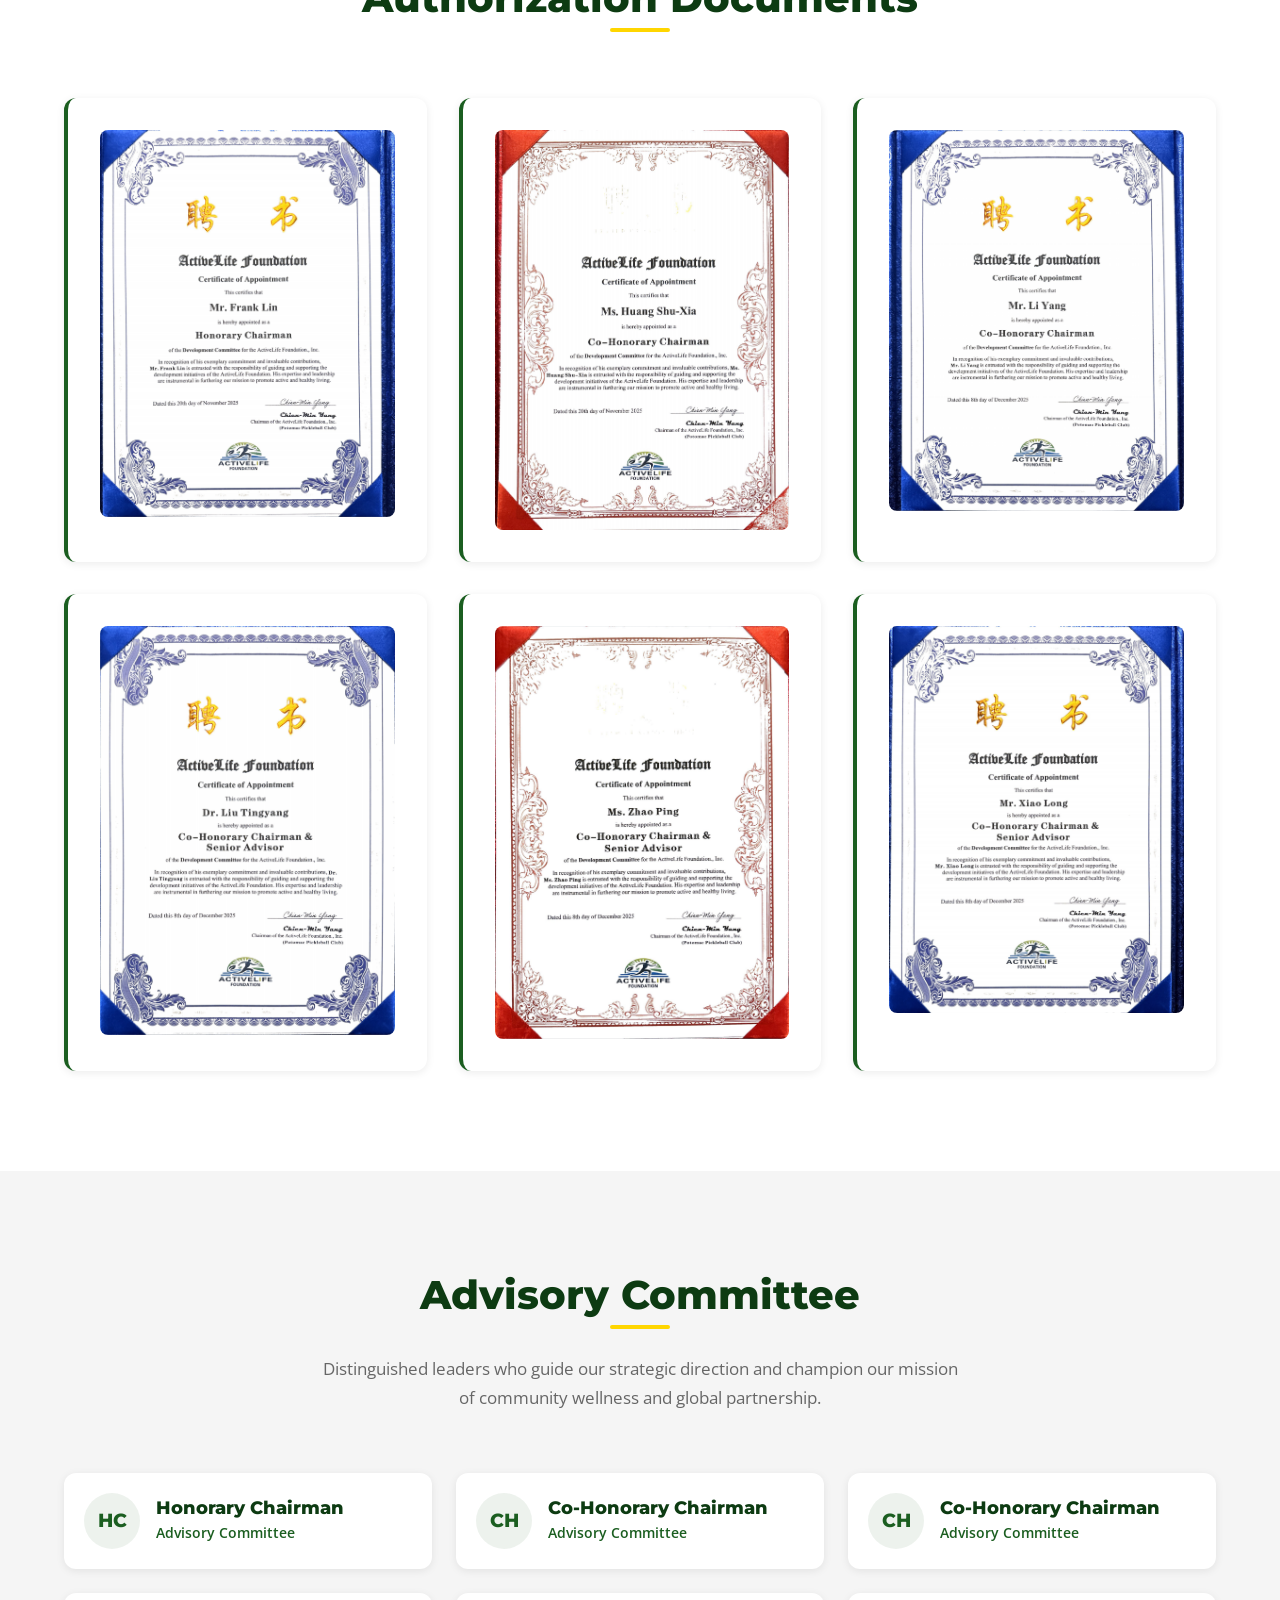
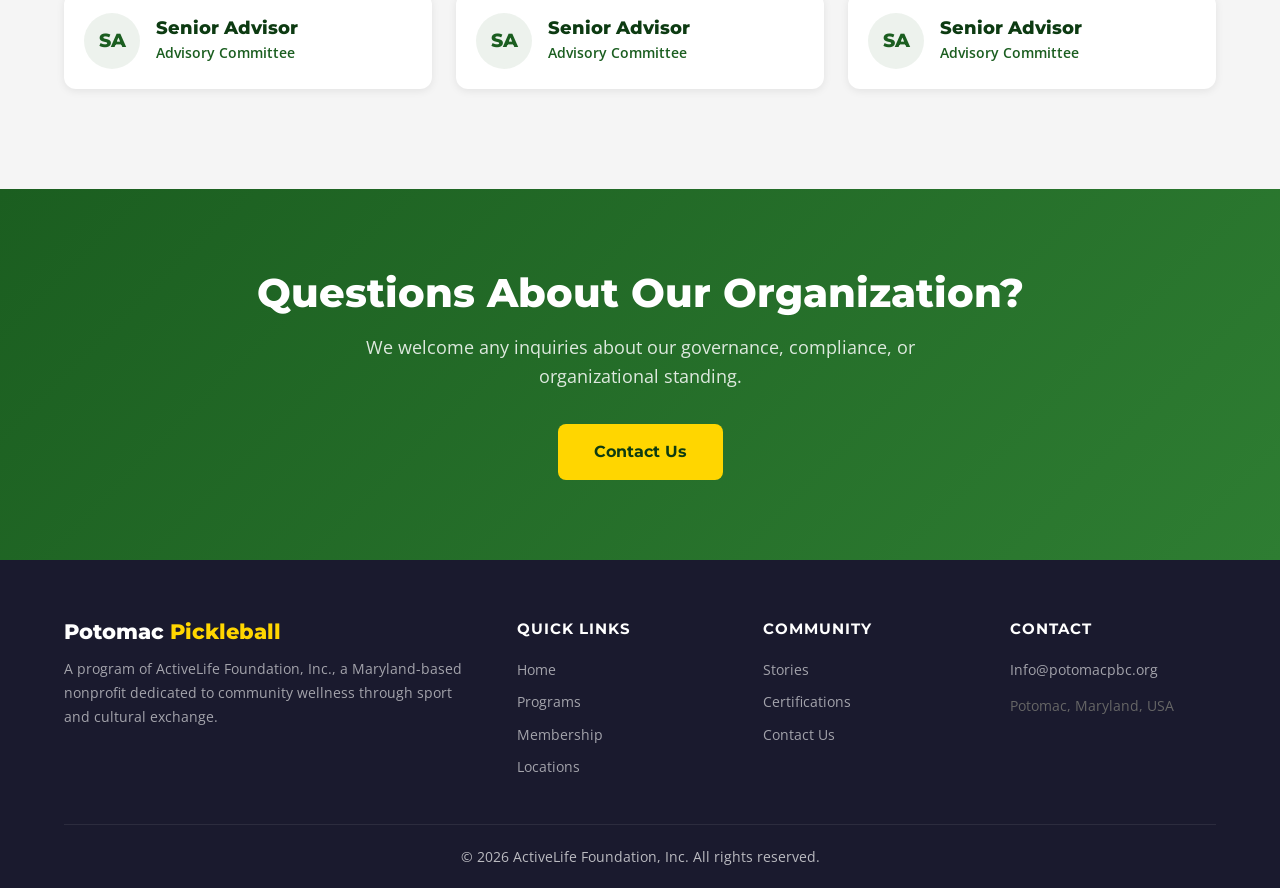
==== commit a1ce98b3: "Rewrite website copy for professional tone, update email to potomacpbc.org, copyright to 2026 - Poli" ====
--- a/certifications.html
+++ b/certifications.html
@@ -45,7 +45,7 @@
   <section class="page-hero">
     <div class="container">
       <h1>Certifications & Compliance</h1>
-      <p>Promoting transparency and accountability through publicly shared registration and compliance documents.</p>
+      <p>Demonstrating our commitment to transparency through publicly accessible registration and compliance records.</p>
     </div>
   </section>
 
@@ -54,7 +54,7 @@
     <div class="container">
       <div class="section-title fade-in">
         <h2>Organizational Compliance & Registration</h2>
-        <p>To promote transparency and accountability, we publicly share our official registration and legal documents, confirming our good standing and compliance with applicable state requirements.</p>
+        <p>As part of our commitment to organizational integrity, we make our official registration and legal filings available to the public, confirming our good standing under applicable state and federal requirements.</p>
       </div>
 
       <div class="grid-2" style="margin-bottom: 60px;">
@@ -101,7 +101,7 @@
     <div class="container">
       <div class="section-title fade-in">
         <h2>Advisory Committee</h2>
-        <p>Our advisory committee brings together leaders committed to advancing our mission of community wellness and international connection.</p>
+        <p>Distinguished leaders who guide our strategic direction and champion our mission of community wellness and global partnership.</p>
       </div>
 
       <div class="committee-grid">
@@ -155,7 +155,7 @@
   <section class="section-green cta-banner">
     <div class="container fade-in">
       <h2>Questions About Our Organization?</h2>
-      <p>We're committed to transparency. Reach out anytime for more information about our certifications and compliance.</p>
+      <p>We welcome any inquiries about our governance, compliance, or organizational standing.</p>
       <a href="contact.html" class="btn btn-primary">Contact Us</a>
     </div>
   </section>
@@ -182,12 +182,12 @@
         </div>
         <div class="footer-col">
           <h4>Contact</h4>
-          <a href="mailto:Info@potomacpickleballclub.org">Info@potomacpickleballclub.org</a>
+          <a href="mailto:Info@potomacpbc.org">Info@potomacpbc.org</a>
           <p style="margin-top: 8px; font-size: 0.9rem;">Potomac, Maryland, USA</p>
         </div>
       </div>
       <div class="footer-bottom">
-        &copy; 2025 ActiveLife Foundation, Inc. All rights reserved.
+        &copy; 2026 ActiveLife Foundation, Inc. All rights reserved.
       </div>
     </div>
   </footer>
--- a/css/styles.css
+++ b/css/styles.css
@@ -824,7 +824,17 @@
   box-shadow: var(--shadow-sm);
   transition: all var(--transition);
   text-align: center;
-  padding: 32px 24px;
+  padding: 0;
+}
+
+.location-img {
+  width: 100%;
+  height: 200px;
+  object-fit: cover;
+}
+
+.location-card-body {
+  padding: 24px;
 }
 
 .location-card:hover {
